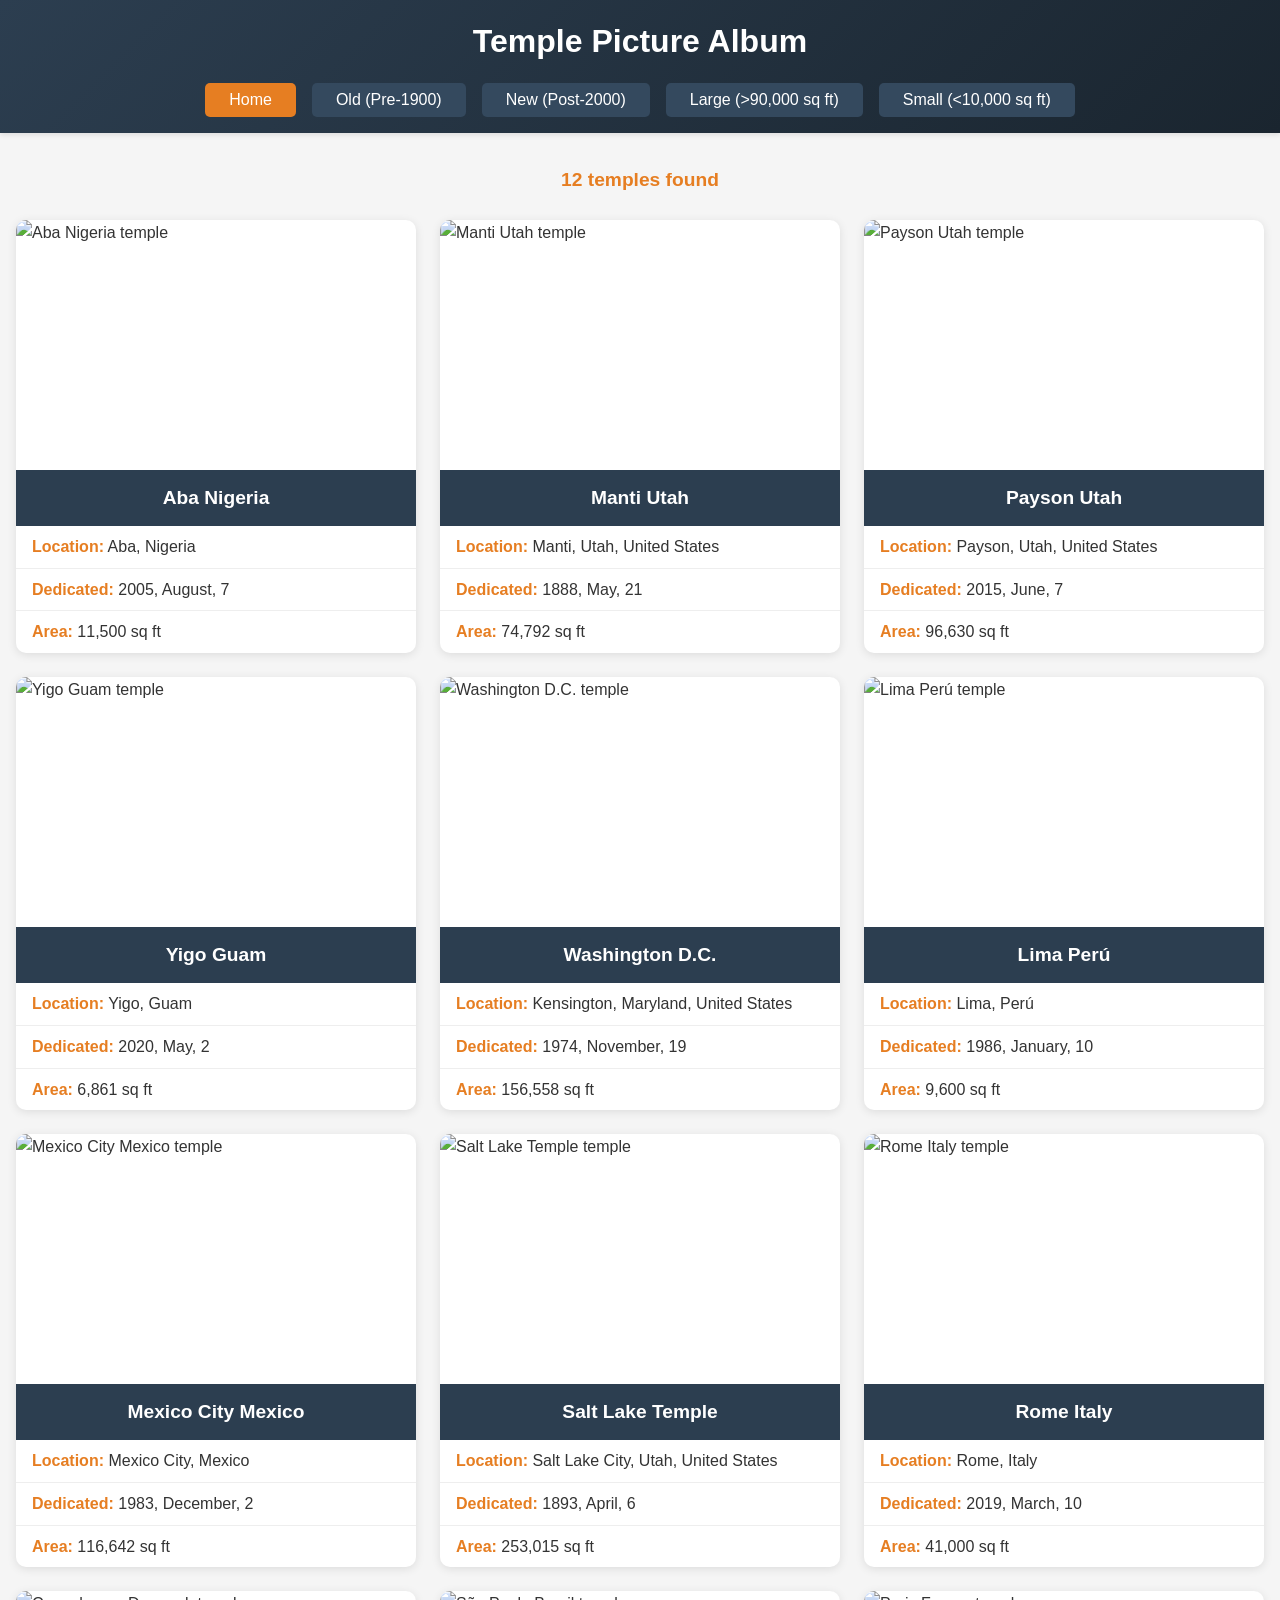
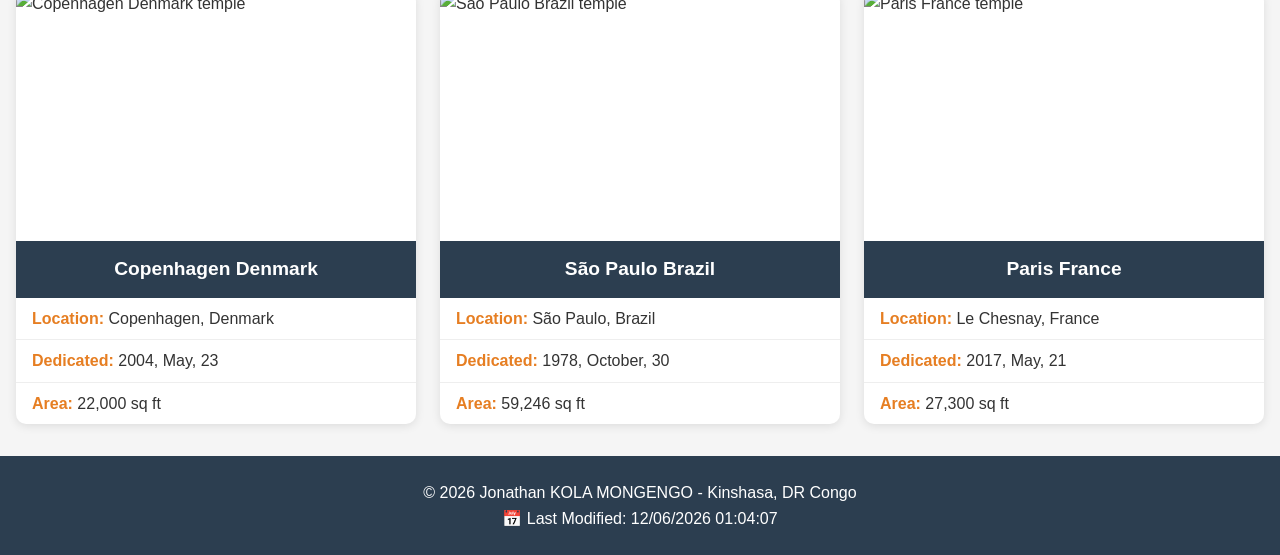
==== filtered-temples.html @ 5be8e168 "week 04" ====
<!DOCTYPE html>
<html lang="en">
<head>
  <meta charset="UTF-8">
  <meta name="viewport" content="width=device-width, initial-scale=1.0">
  <meta name="description" content="WDD131 - Temple picture album with filtering capabilities">
  <meta name="author" content="Jonathan KOLA MONGENGO">
  <title>Temple Picture Album | Filtered Gallery</title>
  <link rel="stylesheet" href="styles/filtered-temples.css">
  <script defer src="scripts/filtered-temples.js"></script>
</head>
<body>
  <header>
    <h1>Temple Picture Album</h1>
    <nav>
      <ul class="nav-menu">
        <li><button id="home-btn" class="active">Home</button></li>
        <li><button id="old-btn">Old (Pre-1900)</button></li>
        <li><button id="new-btn">New (Post-2000)</button></li>
        <li><button id="large-btn">Large (>90,000 sq ft)</button></li>
        <li><button id="small-btn">Small (<10,000 sq ft)</button></li>
      </ul>
    </nav>
  </header>

  <main>
    <div id="temple-count" class="temple-count"></div>
    <div id="temple-container" class="temple-grid"></div>
  </main>

  <footer>
        <p>© <span id="current-year"></span> Jonathan KOLA MONGENGO - Kinshasa, DR Congo</p>
        <p>📅 Last Modified: <span id="last-modified"></span></p>
    </footer>
</body>
</html>
---- styles/filtered-temples.css ----
* {
  margin: 0;
  padding: 0;
  box-sizing: border-box;
}

body {
  font-family: 'Segoe UI', Tahoma, Geneva, Verdana, sans-serif;
  line-height: 1.6;
  color: #333;
  background-color: #f5f5f5;
}

header {
  background: linear-gradient(135deg, #2c3e50, #1a252f);
  color: white;
  padding: 1rem 0;
  box-shadow: 0 2px 5px rgba(0,0,0,0.1);
}

h1 {
  text-align: center;
  margin-bottom: 1rem;
  font-size: 2rem;
}

.nav-menu {
  display: flex;
  justify-content: center;
  gap: 1rem;
  list-style: none;
  flex-wrap: wrap;
  padding: 0 1rem;
}

.nav-menu button {
  background-color: #34495e;
  color: white;
  border: none;
  padding: 0.5rem 1.5rem;
  font-size: 1rem;
  cursor: pointer;
  border-radius: 5px;
  transition: all 0.3s ease;
}

.nav-menu button:hover {
  background-color: #5dade2;
  transform: translateY(-2px);
}

.nav-menu button.active {
  background-color: #e67e22;
  color: white;
}

main {
  max-width: 1400px;
  margin: 2rem auto;
  padding: 0 1rem;
}

.temple-count {
  text-align: center;
  font-size: 1.2rem;
  margin-bottom: 1.5rem;
  color: #e67e22;
  font-weight: bold;
}

.temple-grid {
  display: grid;
  grid-template-columns: repeat(auto-fill, minmax(320px, 1fr));
  gap: 1.5rem;
}

.temple-card {
  background: white;
  border-radius: 10px;
  overflow: hidden;
  box-shadow: 0 2px 10px rgba(0,0,0,0.1);
  transition: transform 0.3s ease, box-shadow 0.3s ease;
}

.temple-card:hover {
  transform: translateY(-5px);
  box-shadow: 0 5px 20px rgba(0,0,0,0.15);
}

.temple-card img {
  width: 100%;
  height: 250px;
  object-fit: cover;
  display: block;
}

.temple-card h3 {
  background-color: #2c3e50;
  color: white;
  padding: 0.8rem;
  font-size: 1.2rem;
  text-align: center;
}

.temple-card p {
  padding: 0.5rem 1rem;
  margin: 0;
  border-bottom: 1px solid #eee;
}

.temple-card p:last-of-type {
  border-bottom: none;
}

.temple-card p strong {
  color: #e67e22;
}

footer {
  text-align: center;
  padding: 1.5rem;
  background-color: #2c3e50;
  color: white;
  margin-top: 2rem;
}

@media (max-width: 768px) {
  .temple-grid {
    grid-template-columns: repeat(auto-fill, minmax(280px, 1fr));
  }
  
  .nav-menu button {
    padding: 0.4rem 1rem;
    font-size: 0.9rem;
  }
  
  h1 {
    font-size: 1.5rem;
  }
}
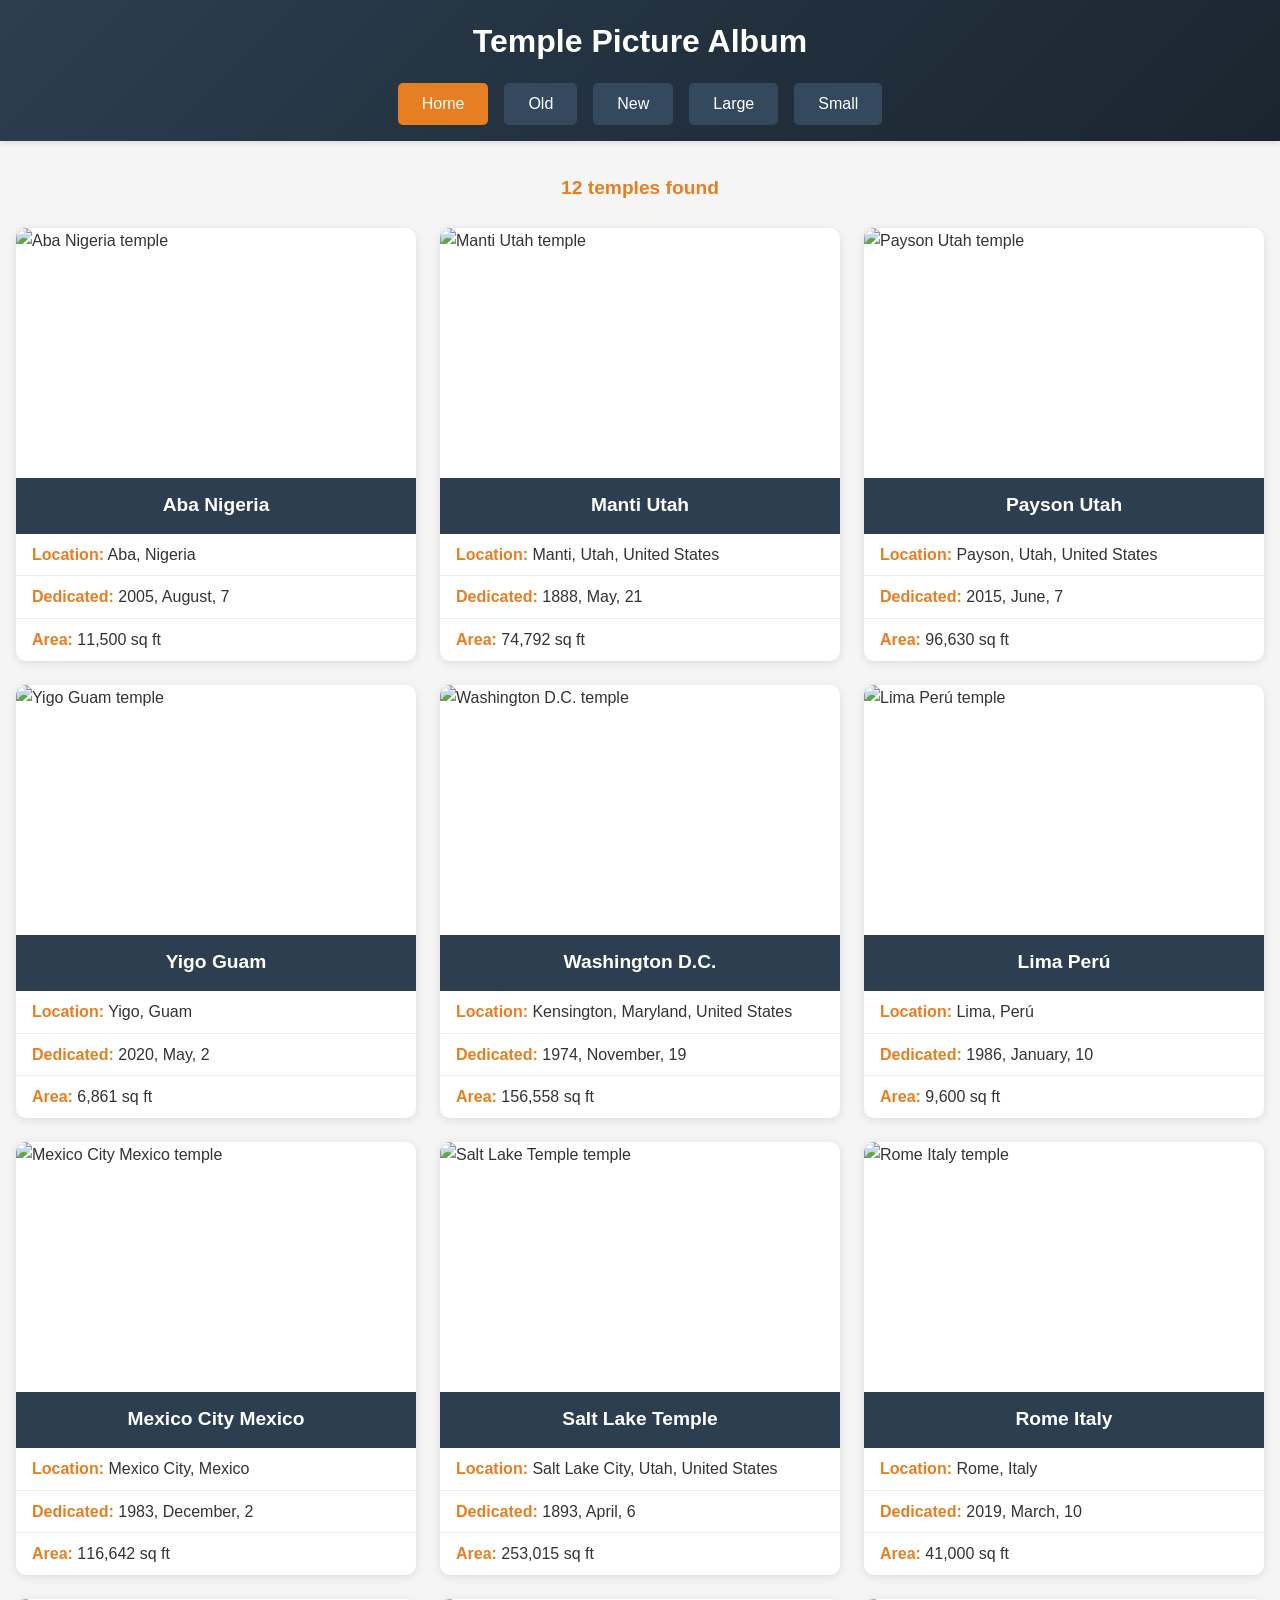
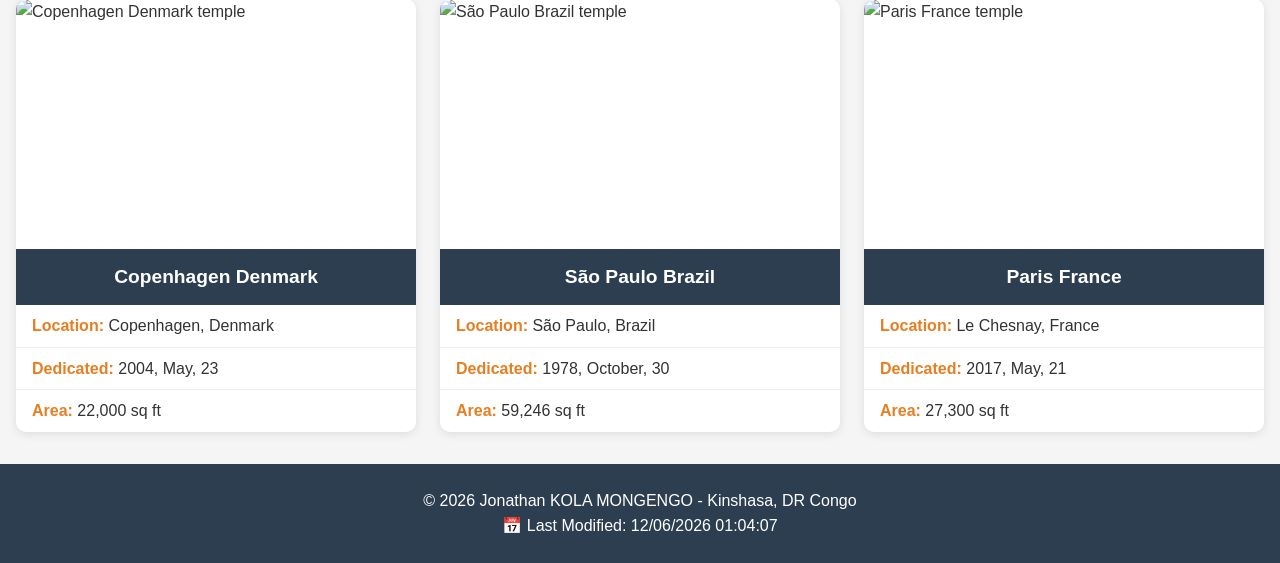
==== commit 1386f414: "update second week4" ====
--- a/filtered-temples.html
+++ b/filtered-temples.html
@@ -5,21 +5,22 @@
   <meta name="viewport" content="width=device-width, initial-scale=1.0">
   <meta name="description" content="WDD131 - Temple picture album with filtering capabilities">
   <meta name="author" content="Jonathan KOLA MONGENGO">
-  <title>Temple Picture Album | Filtered Gallery</title>
+  <title>Temple Album | Filtered Gallery</title>
   <link rel="stylesheet" href="styles/filtered-temples.css">
   <script defer src="scripts/filtered-temples.js"></script>
+  <link rel="preconnect" href="https://fonts.googleapis.com">
+  <link rel="preconnect" href="https://fonts.gstatic.com" crossorigin>
+  <link href="https://fonts.googleapis.com/css2?family=Roboto:wght@400;700&display=swap" rel="stylesheet">
 </head>
 <body>
   <header>
     <h1>Temple Picture Album</h1>
     <nav>
-      <ul class="nav-menu">
-        <li><button id="home-btn" class="active">Home</button></li>
-        <li><button id="old-btn">Old (Pre-1900)</button></li>
-        <li><button id="new-btn">New (Post-2000)</button></li>
-        <li><button id="large-btn">Large (>90,000 sq ft)</button></li>
-        <li><button id="small-btn">Small (<10,000 sq ft)</button></li>
-      </ul>
+       <a href="#" id="home-link">Home</a>
+      <a href="#" id="old-link">Old</a>
+      <a href="#" id="new-link">New</a>
+      <a href="#" id="large-link">Large</a>
+      <a href="#" id="small-link">Small</a> 
     </nav>
   </header>
 
--- a/styles/filtered-temples.css
+++ b/styles/filtered-temples.css
@@ -24,32 +24,31 @@
   font-size: 2rem;
 }
 
-.nav-menu {
+nav {
   display: flex;
   justify-content: center;
   gap: 1rem;
-  list-style: none;
   flex-wrap: wrap;
   padding: 0 1rem;
 }
 
-.nav-menu button {
+nav a {
   background-color: #34495e;
   color: white;
-  border: none;
+  text-decoration: none;
   padding: 0.5rem 1.5rem;
   font-size: 1rem;
-  cursor: pointer;
   border-radius: 5px;
   transition: all 0.3s ease;
+  cursor: pointer;
 }
 
-.nav-menu button:hover {
+nav a:hover {
   background-color: #5dade2;
   transform: translateY(-2px);
 }
 
-.nav-menu button.active {
+nav a.active {
   background-color: #e67e22;
   color: white;
 }
@@ -124,12 +123,19 @@
   margin-top: 2rem;
 }
 
+.no-results {
+  text-align: center;
+  font-size: 1.2rem;
+  padding: 2rem;
+  color: #666;
+}
+
 @media (max-width: 768px) {
   .temple-grid {
     grid-template-columns: repeat(auto-fill, minmax(280px, 1fr));
   }
   
-  .nav-menu button {
+  nav a {
     padding: 0.4rem 1rem;
     font-size: 0.9rem;
   }
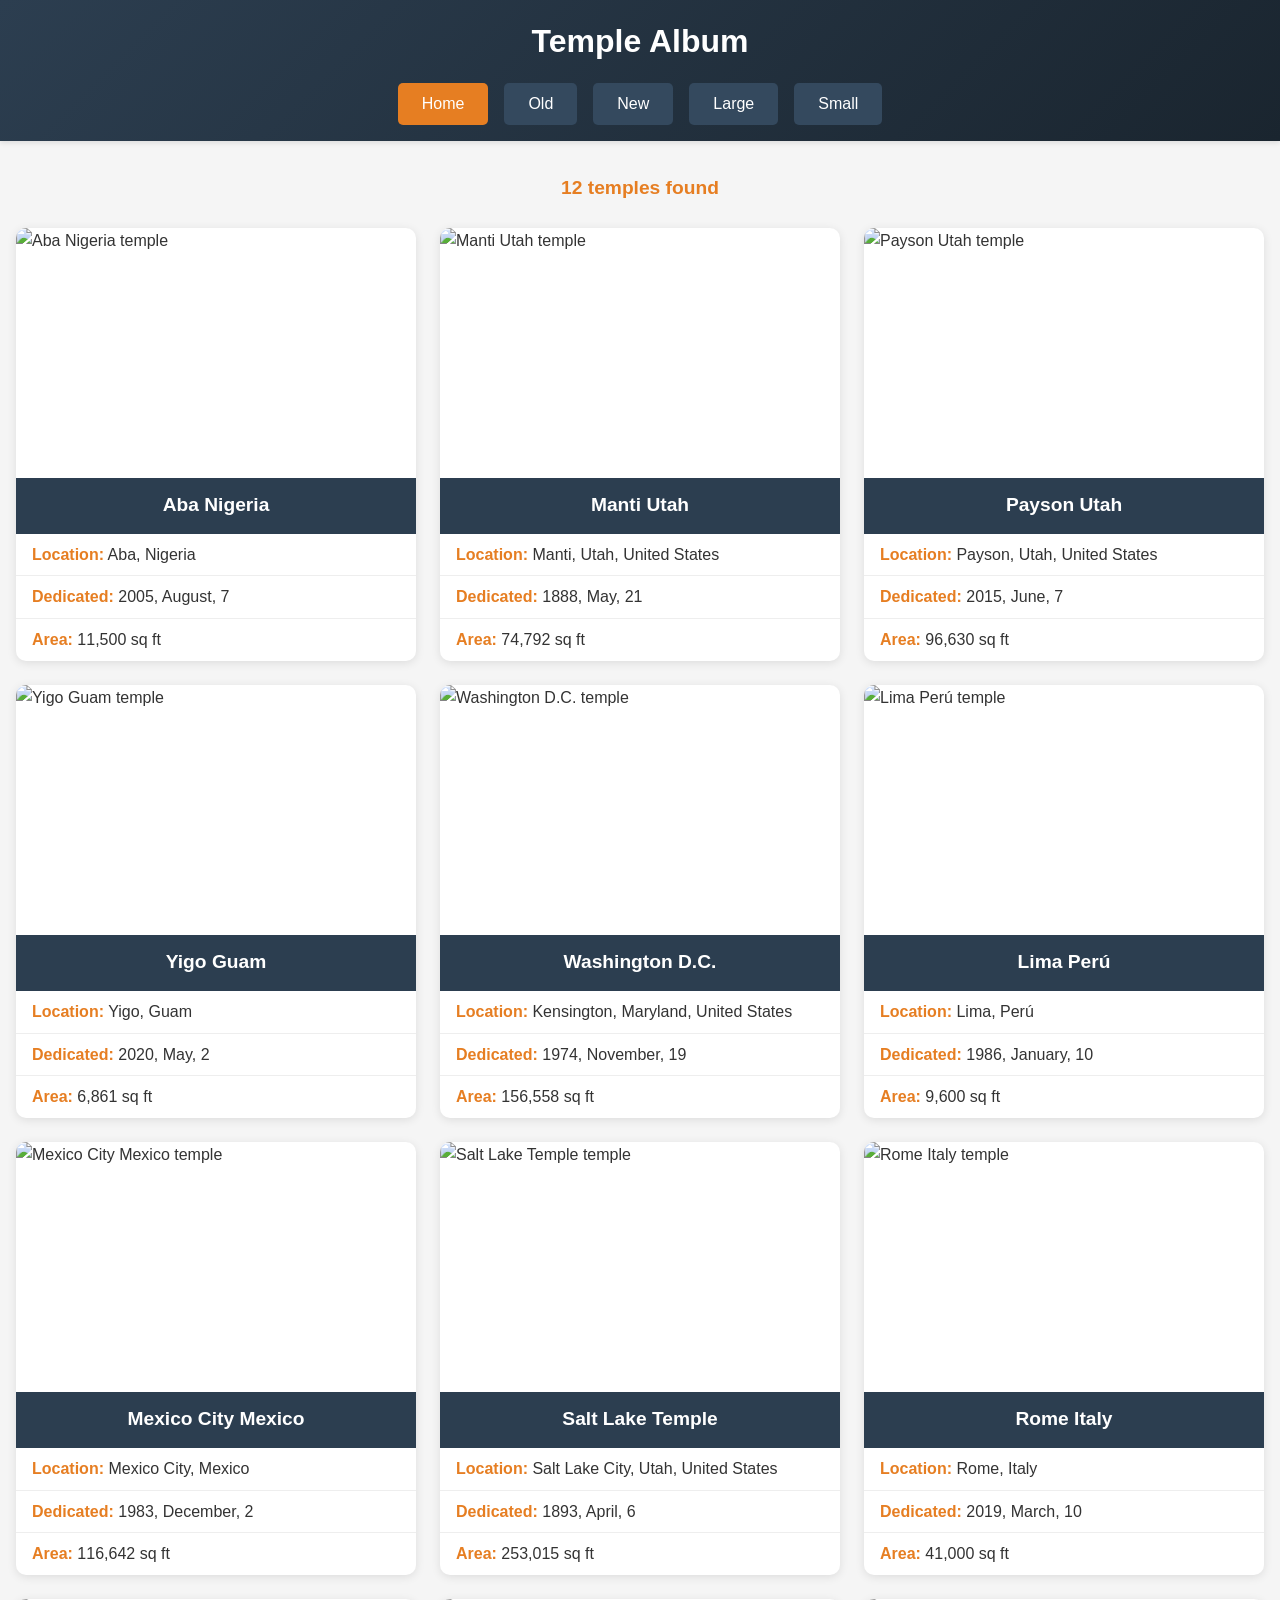
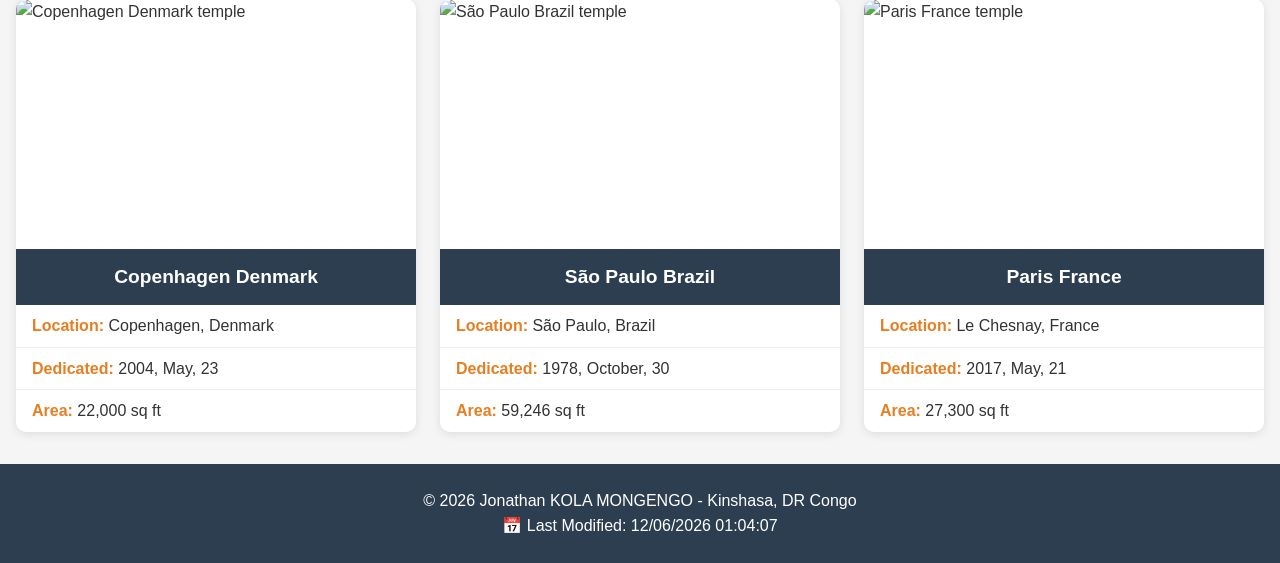
==== commit 61fc1aae: "week4 update" ====
--- a/filtered-temples.html
+++ b/filtered-temples.html
@@ -14,7 +14,7 @@
 </head>
 <body>
   <header>
-    <h1>Temple Picture Album</h1>
+    <h1>Temple Album</h1>
     <nav>
        <a href="#" id="home-link">Home</a>
       <a href="#" id="old-link">Old</a>
